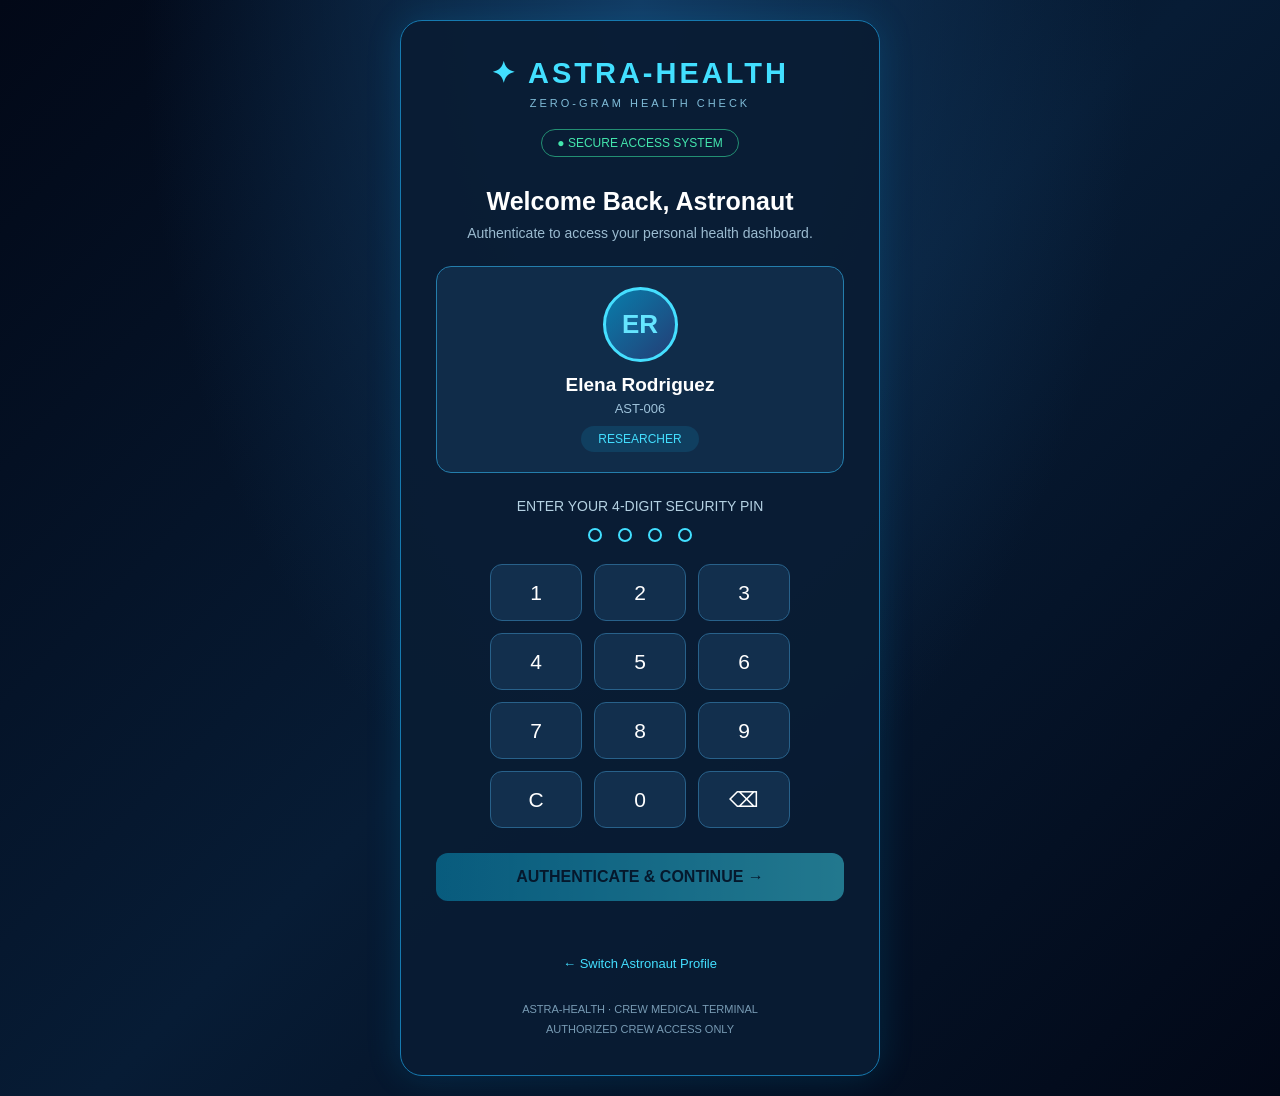
==== index.html @ 5b8ddf63 "Initial commit" ====
<!DOCTYPE html>
<html lang="en">
<head>
<meta charset="UTF-8">
<meta name="viewport" content="width=device-width, initial-scale=1.0">
<title>ASTRA-HEALTH | Secure Login</title>

<style>
* {
    margin: 0;
    padding: 0;
    box-sizing: border-box;
    font-family: 'Segoe UI', sans-serif;
}

body {
    min-height: 100vh;
    background:
      radial-gradient(ellipse at top, #123b63, transparent 55%),
      linear-gradient(135deg, #020817, #071c35, #020817);
    color: white;
    display: flex;
    align-items: center;
    justify-content: center;
    padding: 20px;
}

.container {
    width: 100%;
    max-width: 480px;
    padding: 35px;
    background: rgba(9, 28, 51, 0.94);
    border: 1px solid #167ab0;
    border-radius: 22px;
    box-shadow: 0 0 35px rgba(0, 183, 255, 0.15);
    text-align: center;
}

.logo {
    color: #42dfff;
    font-size: 29px;
    font-weight: 800;
    letter-spacing: 3px;
}

.subtitle {
    color: #80bcd8;
    font-size: 11px;
    letter-spacing: 3px;
    margin-top: 7px;
}

.status {
    display: inline-block;
    margin-top: 20px;
    color: #43e6ad;
    border: 1px solid #238f73;
    border-radius: 20px;
    padding: 6px 15px;
    font-size: 12px;
}

h2 {
    margin-top: 30px;
    font-size: 25px;
}

.description {
    color: #9bbbd0;
    margin-top: 9px;
    font-size: 14px;
}

.profile {
    margin: 25px 0;
    padding: 20px;
    border: 1px solid #247eac;
    border-radius: 15px;
    background: #102c49;
}

.avatar {
    width: 75px;
    height: 75px;
    margin: auto;
    border-radius: 50%;
    background: linear-gradient(135deg, #087eac, #243d75);
    display: flex;
    justify-content: center;
    align-items: center;
    color: #65e5ff;
    font-size: 26px;
    font-weight: bold;
    border: 3px solid #45dfff;
}

.profile h3 {
    margin-top: 12px;
    font-size: 19px;
}

.profile p {
    color: #9fc3db;
    font-size: 13px;
    margin-top: 5px;
}

.role {
    display: inline-block;
    margin-top: 10px;
    padding: 6px 17px;
    border-radius: 20px;
    color: #43dfff;
    background: #103f60;
    font-size: 12px;
}

.pin-label {
    margin: 20px 0 14px;
    color: #b4d1e2;
    font-size: 14px;
}

.pin-display {
    display: flex;
    justify-content: center;
    gap: 16px;
    margin-bottom: 22px;
}

.pin-dot {
    width: 14px;
    height: 14px;
    border: 2px solid #42dfff;
    border-radius: 50%;
}

.pin-dot.filled {
    background: #42dfff;
    box-shadow: 0 0 12px #42dfff;
}

.keypad {
    display: grid;
    grid-template-columns: repeat(3, 1fr);
    gap: 12px;
    max-width: 300px;
    margin: auto;
}

.key {
    height: 57px;
    background: #122f4d;
    color: white;
    border: 1px solid #28618a;
    border-radius: 12px;
    font-size: 21px;
    cursor: pointer;
    transition: 0.2s;
}

.key:hover {
    background: #15547b;
    border-color: #42dfff;
}

.key:active {
    transform: scale(0.95);
}

.login-btn {
    width: 100%;
    margin-top: 25px;
    padding: 15px;
    border: none;
    border-radius: 12px;
    background: linear-gradient(90deg, #08a9d8, #43eaff);
    color: #031525;
    font-size: 16px;
    font-weight: bold;
    cursor: pointer;
}

.login-btn:disabled {
    opacity: 0.45;
    cursor: not-allowed;
}

.message {
    margin-top: 15px;
    min-height: 20px;
    font-size: 13px;
    color: #ff7777;
}

.switch {
    display: inline-block;
    margin-top: 20px;
    color: #43dfff;
    text-decoration: none;
    font-size: 13px;
}

.footer {
    margin-top: 28px;
    color: #789bb4;
    font-size: 11px;
    line-height: 1.8;
}

@media(max-width: 420px) {
    .container {
        padding: 22px;
    }
    .logo {
        font-size: 23px;
    }
}
</style>
</head>

<body>

<div class="container">

    <div class="logo">✦ ASTRA-HEALTH</div>
    <div class="subtitle">ZERO-GRAM HEALTH CHECK</div>

    <div class="status">● SECURE ACCESS SYSTEM</div>

    <h2>Welcome Back, Astronaut</h2>
    <p class="description">
        Authenticate to access your personal health dashboard.
    </p>

    <div class="profile">
        <div class="avatar">ER</div>
        <h3>Elena Rodriguez</h3>
        <p>AST-006</p>
        <span class="role">RESEARCHER</span>
    </div>

    <div class="pin-label">ENTER YOUR 4-DIGIT SECURITY PIN</div>

    <div class="pin-display" id="pinDisplay">
        <div class="pin-dot"></div>
        <div class="pin-dot"></div>
        <div class="pin-dot"></div>
        <div class="pin-dot"></div>
    </div>

    <div class="keypad">
        <button class="key" onclick="addPin('1')">1</button>
        <button class="key" onclick="addPin('2')">2</button>
        <button class="key" onclick="addPin('3')">3</button>
        <button class="key" onclick="addPin('4')">4</button>
        <button class="key" onclick="addPin('5')">5</button>
        <button class="key" onclick="addPin('6')">6</button>
        <button class="key" onclick="addPin('7')">7</button>
        <button class="key" onclick="addPin('8')">8</button>
        <button class="key" onclick="addPin('9')">9</button>
        <button class="key" onclick="clearPin()">C</button>
        <button class="key" onclick="addPin('0')">0</button>
        <button class="key" onclick="deletePin()">⌫</button>
    </div>

    <button class="login-btn" id="loginBtn"
            onclick="login()" disabled>
        AUTHENTICATE & CONTINUE →
    </button>

    <div class="message" id="message"></div>

    <a class="switch" href="index.html">
        ← Switch Astronaut Profile
    </a>

    <div class="footer">
        ASTRA-HEALTH · CREW MEDICAL TERMINAL<br>
        AUTHORIZED CREW ACCESS ONLY
    </div>

</div>

<script>
let pin = "";

// DEMO ONLY: replace with server-side authentication.
const demoPin = "2468";

function addPin(number) {
    if (pin.length < 4) {
        pin += number;
        updateDisplay();
    }
}

function deletePin() {
    pin = pin.slice(0, -1);
    updateDisplay();
}

function clearPin() {
    pin = "";
    updateDisplay();
    document.getElementById("message").textContent = "";
}

function updateDisplay() {
    const dots = document.querySelectorAll(".pin-dot");

    dots.forEach((dot, index) => {
        dot.classList.toggle("filled", index < pin.length);
    });

    document.getElementById("loginBtn").disabled =
        pin.length !== 4;
}

function login() {
    const message = document.getElementById("message");

    if (pin === demoPin) {
        message.style.color = "#43e6ad";
        message.textContent = "Access granted! Opening dashboard...";

        setTimeout(() => {
            window.location.href = "dashboard.html";
        }, 800);

    } else {
        message.style.color = "#ff7777";
        message.textContent = "Incorrect PIN. Please try again.";
        pin = "";
        updateDisplay();
    }
}
</script>
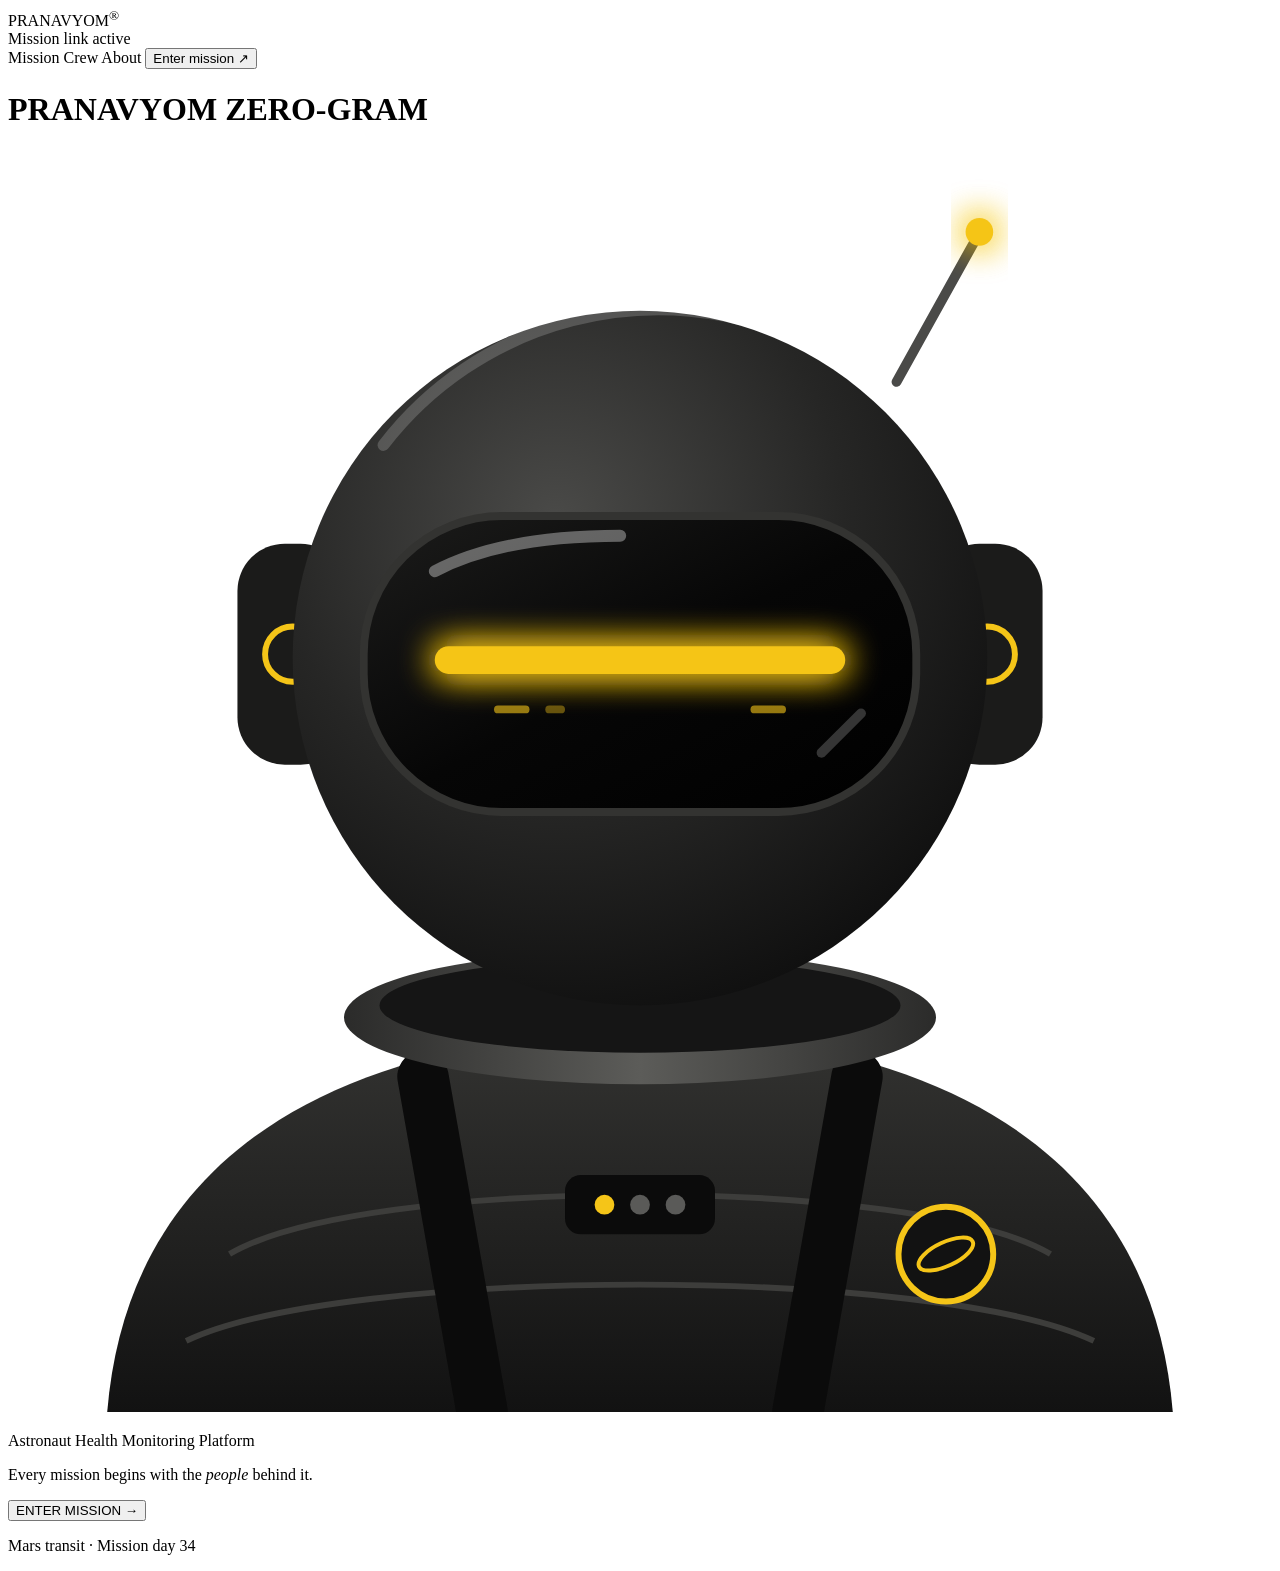
==== commit a7d5ca2c: "Add PRANAVYOM ZERO-GRAM welcome screen structure" ====
--- a/index.html
+++ b/index.html
@@ -1,338 +1,169 @@
 <!DOCTYPE html>
 <html lang="en">
 <head>
-<meta charset="UTF-8">
-<meta name="viewport" content="width=device-width, initial-scale=1.0">
-<title>ASTRA-HEALTH | Secure Login</title>
+  <meta charset="UTF-8">
+  <meta name="viewport" content="width=device-width, initial-scale=1.0">
+  <title>PRANAVYOM ZERO-GRAM · Astronaut Health Monitoring Platform</title>
+  <meta name="description" content="PRANAVYOM ZERO-GRAM: an astronaut health monitoring platform. Every mission begins with the people behind it.">
+  <meta name="theme-color" content="#090909">
 
-<style>
-* {
-    margin: 0;
-    padding: 0;
-    box-sizing: border-box;
-    font-family: 'Segoe UI', sans-serif;
-}
+  <!-- Fonts: Anton for the giant title, Inter for everything else.
+       Without internet the page falls back to system fonts. -->
+  <link rel="preconnect" href="https://fonts.googleapis.com">
+  <link rel="preconnect" href="https://fonts.gstatic.com" crossorigin>
+  <link href="https://fonts.googleapis.com/css2?family=Anton&family=Inter:wght@400;500;600;700&display=swap" rel="stylesheet">
 
-body {
-    min-height: 100vh;
-    background:
-      radial-gradient(ellipse at top, #123b63, transparent 55%),
-      linear-gradient(135deg, #020817, #071c35, #020817);
-    color: white;
-    display: flex;
-    align-items: center;
-    justify-content: center;
-    padding: 20px;
-}
-
-.container {
-    width: 100%;
-    max-width: 480px;
-    padding: 35px;
-    background: rgba(9, 28, 51, 0.94);
-    border: 1px solid #167ab0;
-    border-radius: 22px;
-    box-shadow: 0 0 35px rgba(0, 183, 255, 0.15);
-    text-align: center;
-}
-
-.logo {
-    color: #42dfff;
-    font-size: 29px;
-    font-weight: 800;
-    letter-spacing: 3px;
-}
-
-.subtitle {
-    color: #80bcd8;
-    font-size: 11px;
-    letter-spacing: 3px;
-    margin-top: 7px;
-}
-
-.status {
-    display: inline-block;
-    margin-top: 20px;
-    color: #43e6ad;
-    border: 1px solid #238f73;
-    border-radius: 20px;
-    padding: 6px 15px;
-    font-size: 12px;
-}
-
-h2 {
-    margin-top: 30px;
-    font-size: 25px;
-}
-
-.description {
-    color: #9bbbd0;
-    margin-top: 9px;
-    font-size: 14px;
-}
-
-.profile {
-    margin: 25px 0;
-    padding: 20px;
-    border: 1px solid #247eac;
-    border-radius: 15px;
-    background: #102c49;
-}
-
-.avatar {
-    width: 75px;
-    height: 75px;
-    margin: auto;
-    border-radius: 50%;
-    background: linear-gradient(135deg, #087eac, #243d75);
-    display: flex;
-    justify-content: center;
-    align-items: center;
-    color: #65e5ff;
-    font-size: 26px;
-    font-weight: bold;
-    border: 3px solid #45dfff;
-}
-
-.profile h3 {
-    margin-top: 12px;
-    font-size: 19px;
-}
-
-.profile p {
-    color: #9fc3db;
-    font-size: 13px;
-    margin-top: 5px;
-}
-
-.role {
-    display: inline-block;
-    margin-top: 10px;
-    padding: 6px 17px;
-    border-radius: 20px;
-    color: #43dfff;
-    background: #103f60;
-    font-size: 12px;
-}
-
-.pin-label {
-    margin: 20px 0 14px;
-    color: #b4d1e2;
-    font-size: 14px;
-}
-
-.pin-display {
-    display: flex;
-    justify-content: center;
-    gap: 16px;
-    margin-bottom: 22px;
-}
-
-.pin-dot {
-    width: 14px;
-    height: 14px;
-    border: 2px solid #42dfff;
-    border-radius: 50%;
-}
-
-.pin-dot.filled {
-    background: #42dfff;
-    box-shadow: 0 0 12px #42dfff;
-}
-
-.keypad {
-    display: grid;
-    grid-template-columns: repeat(3, 1fr);
-    gap: 12px;
-    max-width: 300px;
-    margin: auto;
-}
-
-.key {
-    height: 57px;
-    background: #122f4d;
-    color: white;
-    border: 1px solid #28618a;
-    border-radius: 12px;
-    font-size: 21px;
-    cursor: pointer;
-    transition: 0.2s;
-}
-
-.key:hover {
-    background: #15547b;
-    border-color: #42dfff;
-}
-
-.key:active {
-    transform: scale(0.95);
-}
-
-.login-btn {
-    width: 100%;
-    margin-top: 25px;
-    padding: 15px;
-    border: none;
-    border-radius: 12px;
-    background: linear-gradient(90deg, #08a9d8, #43eaff);
-    color: #031525;
-    font-size: 16px;
-    font-weight: bold;
-    cursor: pointer;
-}
-
-.login-btn:disabled {
-    opacity: 0.45;
-    cursor: not-allowed;
-}
-
-.message {
-    margin-top: 15px;
-    min-height: 20px;
-    font-size: 13px;
-    color: #ff7777;
-}
-
-.switch {
-    display: inline-block;
-    margin-top: 20px;
-    color: #43dfff;
-    text-decoration: none;
-    font-size: 13px;
-}
-
-.footer {
-    margin-top: 28px;
-    color: #789bb4;
-    font-size: 11px;
-    line-height: 1.8;
-}
-
-@media(max-width: 420px) {
-    .container {
-        padding: 22px;
-    }
-    .logo {
-        font-size: 23px;
-    }
-}
-</style>
+  <!-- File 2: the look -->
+  <link rel="stylesheet" href="style.css">
 </head>
 
-<body>
+<body class="is-loading">
 
-<div class="container">
+  <!-- The whole screen sits inside one framed panel -->
+  <div class="frame" id="frame">
 
-    <div class="logo">✦ ASTRA-HEALTH</div>
-    <div class="subtitle">ZERO-GRAM HEALTH CHECK</div>
-
-    <div class="status">● SECURE ACCESS SYSTEM</div>
-
-    <h2>Welcome Back, Astronaut</h2>
-    <p class="description">
-        Authenticate to access your personal health dashboard.
-    </p>
-
-    <div class="profile">
-        <div class="avatar">ER</div>
-        <h3>Elena Rodriguez</h3>
-        <p>AST-006</p>
-        <span class="role">RESEARCHER</span>
+    <!-- Decorative space background: stars and soft yellow glows -->
+    <div class="space" aria-hidden="true">
+      <div class="space__stars space__stars--far"></div>
+      <div class="space__stars space__stars--near"></div>
+      <div class="space__glow space__glow--left"></div>
+      <div class="space__glow space__glow--right"></div>
     </div>
 
-    <div class="pin-label">ENTER YOUR 4-DIGIT SECURITY PIN</div>
+    <!-- ======================= TOP BAR ======================= -->
+    <header class="topbar">
+      <div class="topbar__logo">PRANAVYOM<sup>®</sup></div>
+      <div class="topbar__status">
+        <span class="topbar__dot" aria-hidden="true"></span>
+        Mission link active
+      </div>
+      <nav class="topbar__nav" aria-label="Main">
+        <span class="topbar__item">Mission</span>
+        <span class="topbar__item">Crew</span>
+        <span class="topbar__item">About</span>
+        <button class="topbar__cta" type="button" data-enter-mission>Enter mission <span aria-hidden="true">↗</span></button>
+      </nav>
+    </header>
 
-    <div class="pin-display" id="pinDisplay">
-        <div class="pin-dot"></div>
-        <div class="pin-dot"></div>
-        <div class="pin-dot"></div>
-        <div class="pin-dot"></div>
-    </div>
+    <!-- ======================= WELCOME SCREEN ======================= -->
+    <main class="hero" id="welcomeScreen">
 
-    <div class="keypad">
-        <button class="key" onclick="addPin('1')">1</button>
-        <button class="key" onclick="addPin('2')">2</button>
-        <button class="key" onclick="addPin('3')">3</button>
-        <button class="key" onclick="addPin('4')">4</button>
-        <button class="key" onclick="addPin('5')">5</button>
-        <button class="key" onclick="addPin('6')">6</button>
-        <button class="key" onclick="addPin('7')">7</button>
-        <button class="key" onclick="addPin('8')">8</button>
-        <button class="key" onclick="addPin('9')">9</button>
-        <button class="key" onclick="clearPin()">C</button>
-        <button class="key" onclick="addPin('0')">0</button>
-        <button class="key" onclick="deletePin()">⌫</button>
-    </div>
+      <h1 class="hero__title">
+        <!-- Big white word sits BEHIND the astronaut -->
+        <span class="hero__word hero__word--back">PRANAVYOM</span>
+        <!-- Big yellow word sits IN FRONT of the astronaut -->
+        <span class="hero__word hero__word--front">ZERO-GRAM</span>
+      </h1>
 
-    <button class="login-btn" id="loginBtn"
-            onclick="login()" disabled>
-        AUTHENTICATE & CONTINUE →
-    </button>
+      <!-- Original illustrated astronaut (drawn in code, no image file needed) -->
+      <figure class="hero__astronaut" id="astronaut">
+        <div class="hero__halo" aria-hidden="true"></div>
+        <svg viewBox="0 0 600 640" role="img" aria-label="Illustrated astronaut with a glowing yellow visor">
+          <defs>
+            <radialGradient id="helmetShade" cx="0.38" cy="0.3" r="0.75">
+              <stop offset="0" stop-color="#4a4a48"/>
+              <stop offset="0.55" stop-color="#262625"/>
+              <stop offset="1" stop-color="#0f0f0f"/>
+            </radialGradient>
+            <linearGradient id="suitShade" x1="0" y1="0" x2="0" y2="1">
+              <stop offset="0" stop-color="#333331"/>
+              <stop offset="1" stop-color="#121212"/>
+            </linearGradient>
+            <linearGradient id="visorGlass" x1="0" y1="0" x2="1" y2="1">
+              <stop offset="0" stop-color="#1c1c1b"/>
+              <stop offset="0.5" stop-color="#060606"/>
+              <stop offset="1" stop-color="#000000"/>
+            </linearGradient>
+            <linearGradient id="ringMetal" x1="0" y1="0" x2="1" y2="0">
+              <stop offset="0" stop-color="#2b2b2a"/>
+              <stop offset="0.5" stop-color="#5c5c59"/>
+              <stop offset="1" stop-color="#2b2b2a"/>
+            </linearGradient>
+            <filter id="yellowGlow" x="-50%" y="-200%" width="200%" height="500%">
+              <feGaussianBlur stdDeviation="9" result="blur"/>
+              <feMerge><feMergeNode in="blur"/><feMergeNode in="blur"/><feMergeNode in="SourceGraphic"/></feMerge>
+            </filter>
+          </defs>
 
-    <div class="message" id="message"></div>
+          <!-- shoulders and chest -->
+          <path d="M30 640 C 40 520 130 452 300 446 C 470 452 560 520 570 640 Z" fill="url(#suitShade)"/>
+          <path d="M92 560 C 160 520 440 520 508 560" fill="none" stroke="#3d3d3b" stroke-width="3"/>
+          <path d="M70 604 C 150 566 450 566 530 604" fill="none" stroke="#3d3d3b" stroke-width="3"/>
+          <!-- harness straps -->
+          <path d="M190 470 L 220 640" stroke="#0b0b0b" stroke-width="26" stroke-linecap="round"/>
+          <path d="M410 470 L 380 640" stroke="#0b0b0b" stroke-width="26" stroke-linecap="round"/>
+          <!-- mission patch: orbit ring -->
+          <circle cx="455" cy="560" r="24" fill="#121212" stroke="#F5C518" stroke-width="3"/>
+          <ellipse cx="455" cy="560" rx="15" ry="6" fill="none" stroke="#F5C518" stroke-width="2" transform="rotate(-25 455 560)"/>
+          <!-- chest status lights -->
+          <rect x="262" y="520" width="76" height="30" rx="8" fill="#0b0b0b"/>
+          <circle cx="282" cy="535" r="5" fill="#F5C518"/>
+          <circle cx="300" cy="535" r="5" fill="#5a5a58"/>
+          <circle cx="318" cy="535" r="5" fill="#5a5a58"/>
 
-    <a class="switch" href="index.html">
-        ← Switch Astronaut Profile
-    </a>
+          <!-- neck ring -->
+          <ellipse cx="300" cy="440" rx="150" ry="34" fill="url(#ringMetal)"/>
+          <ellipse cx="300" cy="434" rx="132" ry="24" fill="#151515"/>
 
-    <div class="footer">
-        ASTRA-HEALTH · CREW MEDICAL TERMINAL<br>
-        AUTHORIZED CREW ACCESS ONLY
-    </div>
+          <!-- side helmet modules with yellow rings -->
+          <rect x="96" y="200" width="56" height="112" rx="24" fill="#1b1b1a"/>
+          <rect x="448" y="200" width="56" height="112" rx="24" fill="#1b1b1a"/>
+          <circle cx="124" cy="256" r="14" fill="none" stroke="#F5C518" stroke-width="3"/>
+          <circle cx="476" cy="256" r="14" fill="none" stroke="#F5C518" stroke-width="3"/>
 
-</div>
+          <!-- antenna -->
+          <path d="M430 118 L 470 46" stroke="#4a4a48" stroke-width="5" stroke-linecap="round"/>
+          <circle cx="472" cy="42" r="7" fill="#F5C518" filter="url(#yellowGlow)"/>
 
-<script>
-let pin = "";
+          <!-- helmet shell -->
+          <circle cx="300" cy="258" r="176" fill="url(#helmetShade)"/>
+          <path d="M170 150 A 176 176 0 0 1 380 96" fill="none" stroke="#ffffff" stroke-opacity="0.18" stroke-width="6" stroke-linecap="round"/>
 
-// DEMO ONLY: replace with server-side authentication.
-const demoPin = "2468";
+          <!-- visor -->
+          <rect x="160" y="186" width="280" height="150" rx="70" fill="url(#visorGlass)" stroke="#333331" stroke-width="4"/>
+          <!-- glowing HUD band -->
+          <rect x="196" y="252" width="208" height="14" rx="7" fill="#F5C518" filter="url(#yellowGlow)"/>
+          <!-- HUD ticks -->
+          <rect x="226" y="282" width="18" height="4" rx="2" fill="#F5C518" opacity="0.6"/>
+          <rect x="252" y="282" width="10" height="4" rx="2" fill="#F5C518" opacity="0.4"/>
+          <rect x="356" y="282" width="18" height="4" rx="2" fill="#F5C518" opacity="0.6"/>
+          <!-- glass reflections -->
+          <path d="M196 214 Q 230 196 290 196" fill="none" stroke="#ffffff" stroke-opacity="0.35" stroke-width="6" stroke-linecap="round"/>
+          <path d="M392 306 L 412 286" stroke="#ffffff" stroke-opacity="0.2" stroke-width="5" stroke-linecap="round"/>
+        </svg>
+      </figure>
 
-function addPin(number) {
-    if (pin.length < 4) {
-        pin += number;
-        updateDisplay();
-    }
-}
+      <!-- Left: subtitle, tagline and the main button -->
+      <section class="hero__intro">
+        <span class="hero__orbit" aria-hidden="true"></span>
+        <p class="hero__subtitle">Astronaut Health Monitoring Platform</p>
+        <p class="hero__tagline">Every mission begins with the <em>people</em> behind it.</p>
+        <button class="enter-btn" id="enterMissionBtn" type="button" data-enter-mission>
+          ENTER MISSION <span class="enter-btn__arrow" aria-hidden="true">→</span>
+        </button>
+      </section>
 
-function deletePin() {
-    pin = pin.slice(0, -1);
-    updateDisplay();
-}
+      <!-- Right edge: small vertical mission label -->
+      <p class="hero__side" aria-hidden="true">Mars transit · Mission day 34</p>
+    </main>
 
-function clearPin() {
-    pin = "";
-    updateDisplay();
-    document.getElementById("message").textContent = "";
-}
+    <!-- ======================= NEXT INTERFACE (placeholder) =======================
+         "Enter mission" opens this for now. It will be replaced by the
+         astronaut profile selection page in the next step. -->
+    <section class="next-screen" id="nextScreen" hidden>
+      <div class="next-screen__card">
+        <p class="hero__subtitle">Next interface</p>
+        <h2>Astronaut profile selection</h2>
+        <p>The crew profiles will appear here. This screen is built in the next step.</p>
+        <button class="back-btn" id="backBtn" type="button">← Back to welcome</button>
+      </div>
+    </section>
 
-function updateDisplay() {
-    const dots = document.querySelectorAll(".pin-dot");
+    <!-- Black fade used when moving between screens -->
+    <div class="screen-fade" id="screenFade" aria-hidden="true"></div>
+  </div>
 
-    dots.forEach((dot, index) => {
-        dot.classList.toggle("filled", index < pin.length);
-    });
-
-    document.getElementById("loginBtn").disabled =
-        pin.length !== 4;
-}
-
-function login() {
-    const message = document.getElementById("message");
-
-    if (pin === demoPin) {
-        message.style.color = "#43e6ad";
-        message.textContent = "Access granted! Opening dashboard...";
-
-        setTimeout(() => {
-            window.location.href = "dashboard.html";
-        }, 800);
-
-    } else {
-        message.style.color = "#ff7777";
-        message.textContent = "Incorrect PIN. Please try again.";
-        pin = "";
-        updateDisplay();
-    }
-}
-</script>+  <!-- File 3: the behaviour -->
+  <script src="script.js"></script>
+</body>
+</html>
